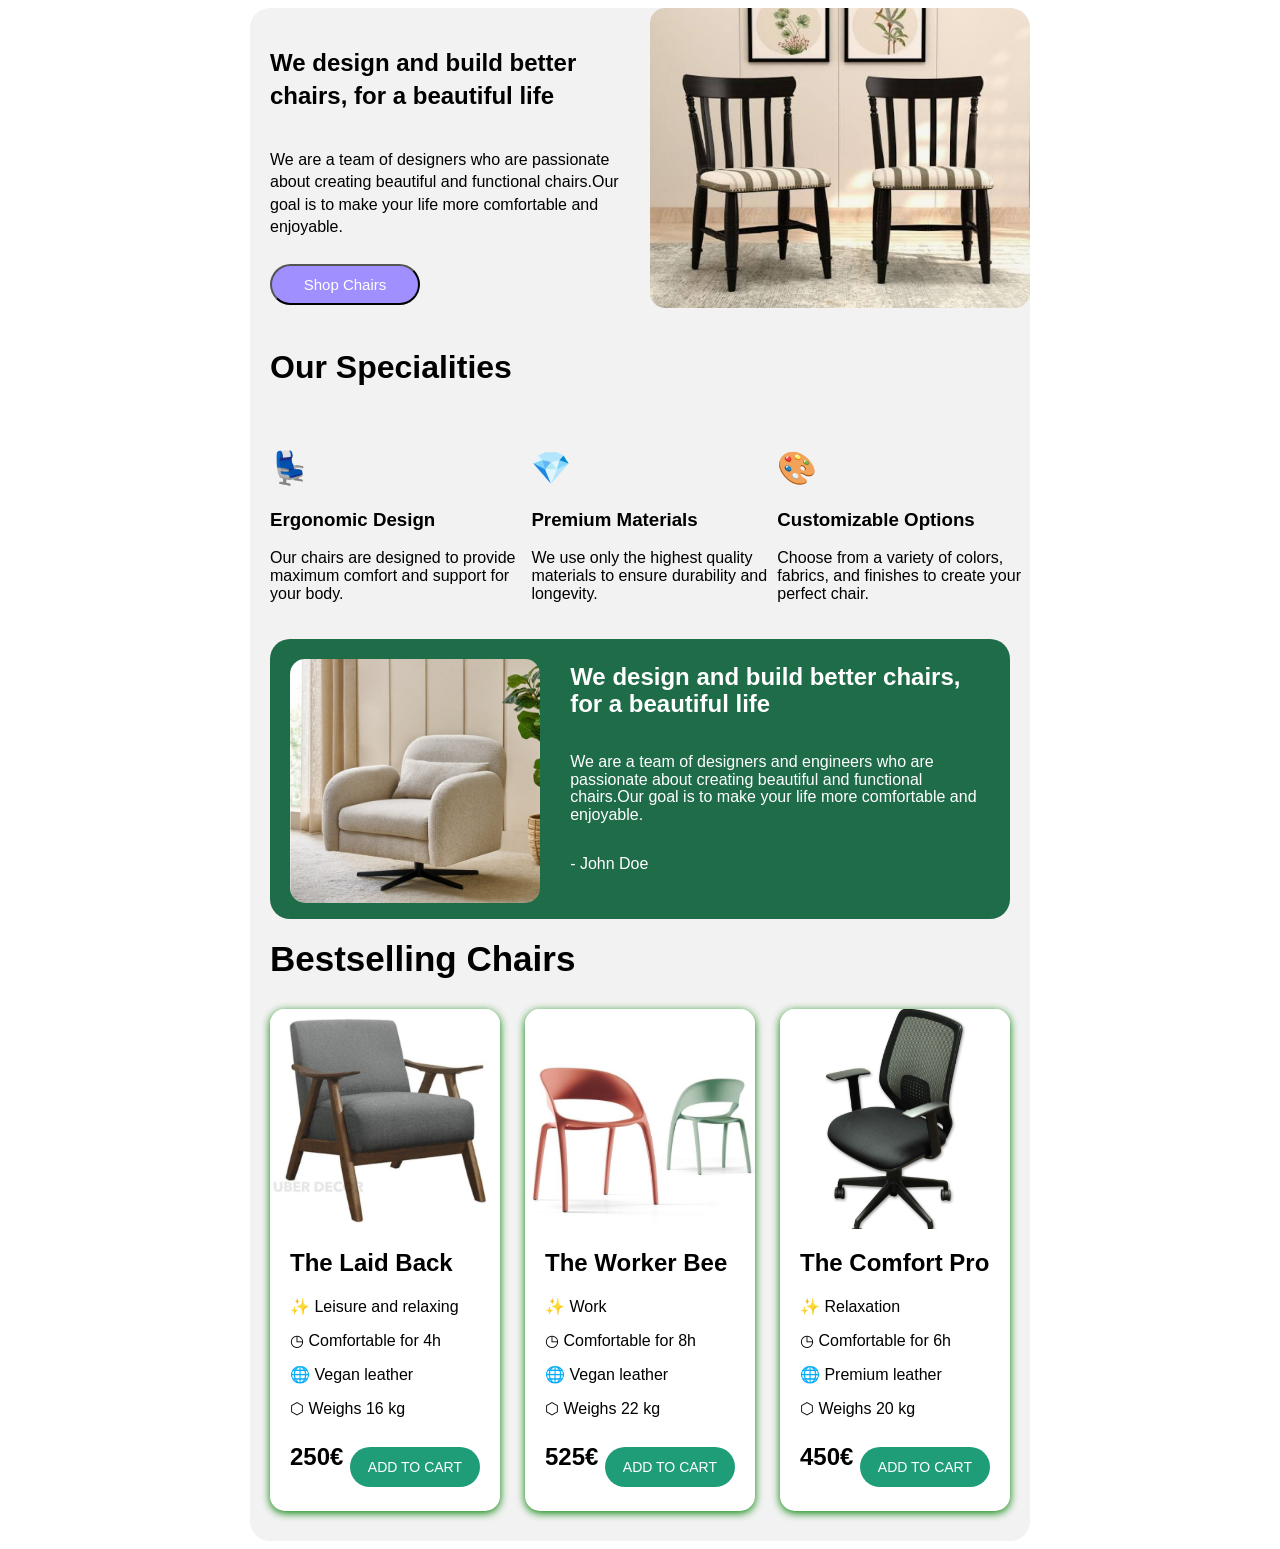
==== index.html @ 7f9700de "Rename index2.html to index.html" ====
<!DOCTYPE html>
<html lang="en">
<head>
    <meta charset="UTF-8">
    <meta name="viewport" content="width=device-width, initial-scale=1.0">
    <link rel="stylesheet" href="style.css">
    <title>Flex</title>
</head>
<body>
    <div class="container">
        <div class="shop">
            <div class="text-container">
                <h2>We design and build better chairs, for a beautiful life</h2>
                <p>We are a team of designers who are passionate about creating beautiful and functional chairs.Our goal is to make your life more comfortable and enjoyable.</p>
                <button id="shop-button">Shop Chairs</button>
            </div>
            <div class="image-container">
                <img src="chair.jpg" alt="Chair">
            </div>
        </div>
        <div class="speciality">
            <h1>Our Specialities</h1>
            <div class="items">
                <div class="speciality-item">   
                    <h1>💺</h1>
                    <h3>Ergonomic Design</h3>
                    <p>Our chairs are designed to provide maximum comfort and support for your body.</p>
                </div>
                <div class="speciality-item">
                    <h1>💎</h1>
                    <h3>Premium Materials</h3>
                    <p>We use only the highest quality materials to ensure durability and longevity.</p>
                </div>
                <div class="speciality-item">
                    <h1>🎨</h1>
                    <h3>Customizable Options</h3>
                    <p>Choose from a variety of colors, fabrics, and finishes to create your perfect chair.</p>
                </div>
            </div>
        </div>
        <div class="container2">
            <div class="image-container2">
                <img src="chair 4.png" alt="Chair">
            </div>
            <div class="text-container2">
                <h2>We design and build better chairs, for a beautiful life</h2>
                <p>We are a team of designers and engineers who are passionate about creating beautiful and functional chairs.Our goal is to make your life more comfortable and enjoyable.</p>
                <p>- John Doe</p>
            </div>
        </div>
        <div class="bestsellers">
    <h1>Bestselling Chairs</h1>
    <div class="chair-items">
        <div class="chair-card">
            <div class="chair-image">
                <img src="chair 1.png" alt="The Laid Back">
            </div>
            <div class="chair-details">
                <h2>The Laid Back</h2>
                <p>✨ Leisure and relaxing</p>
                <p>◷ Comfortable for 4h</p>
                <p>🌐 Vegan leather</p>
                <p>⬡ Weighs 16 kg</p>
                <div class="price-button">
                    <h2>250€</h2>
                    <button>ADD TO CART</button>
                </div>
            </div>
        </div>
        <div class="chair-card">
            <div class="chair-image">
                <img src="chair 2.png" alt="The Worker Bee">
            </div>
            <div class="chair-details">
                <h2>The Worker Bee</h2>
                <p>✨ Work</p>
                <p>◷ Comfortable for 8h</p>
                <p>🌐 Vegan leather</p>
                <p>⬡ Weighs 22 kg</p>
                <div class="price-button">
                    <h2>525€</h2>
                    <button>ADD TO CART</button>
                </div>
            </div>
        </div>
        <div class="chair-card">
            <div class="chair-image">
                <img src="chair 3.png" alt="The Comfort Pro">
            </div>
            <div class="chair-details">
                <h2>The Comfort Pro</h2>
                <p>✨ Relaxation</p>
                <p>◷ Comfortable for 6h</p>
                <p>🌐 Premium leather</p>
                <p>⬡ Weighs 20 kg</p>
                <div class="price-button">
                    <h2>450€</h2>
                    <button>ADD TO CART</button>
                </div>
            </div>
        </div>
    </div>
</div>
</div>
</body>
</html>
---- style.css ----
body {
    display:flex;
    justify-content:center;
    font-family:Arial,sans-serif;
}

.container {
    background-color:#f2f2f2;
    display:flex;
    flex-direction:column;
    width:780px;
    gap:20px;
    border-radius:20px;
    overflow:hidden;
}

.text-container {
    display:flex;
    flex-direction:column;
    line-height:1.4;
    margin-top:15px;
    margin-left:20px;
    justify-content:center;
    width:100%;
}

.image-container {
    width: 100%;
    height: 300px;
}

.image-container img {
    width: 100%;
    height: 100%;
    border-radius: 15px;
}

#shop-button {
    background-color: #9f8fff;
    color: white;
    padding: 10px 20px;
    width: 150px;
    border-radius: 25px;
    cursor: pointer;
    font-size: 15px;
    margin-top: 10px;
}

.shop {
    display: flex;
    flex-direction: row;
}

.speciality {
    display: flex;
    flex-direction: column;
    margin-left: 20px;
    margin-top: 0px;
}

.items {
    display: flex;
    flex-direction: row;
    gap: 10px;
    margin-top: 20px;
}

.container2 {
    background-color: #1f6c49;
    display: flex;
    flex-direction: row;
    margin-left: 20px;
    margin-right: 20px;
    margin-bottom: 0px;
    gap: 3%;
    border-radius: 20px;
}

.text-container2 {
    color: white;
    display: flex;
    flex-direction: column;
    line-height: 1.1;
    margin-top: 5px;
    margin-right: 20px;
}

.image-container2 {
    width: 800px;
    height: 280px;
}

.image-container2 img {
    width: 90%;
    height: 87%;
    margin-top: 20px;
    margin-left: 20px;
    border-radius: 15px;
}

.bestsellers {
    margin: 0 20px 30px 20px;
}

.bestsellers > h1 {
    font-size: 35px;
    margin-top: 0;
    margin-bottom: 30px;
}

.chair-items {
    display: flex;
    flex-direction: row;
    gap: 25px;
    width: 100%;
}

.chair-card {
    background-color: white;
    flex: 1;
    min-width: 0;
    border-radius: 15px;
    overflow: hidden;
    box-shadow: 0 2px 8px green;
}

.chair-image {
    width: 100%;
    height: 220px;

}

.chair-image img {
    width: 100%;
    height: 100%;
    object-fit: cover;
}

.chair-details {
    padding: 20px;
}

.chair-details h2 {
    margin-top: 0;
    margin-bottom: 20px;
}

.chair-details p {
    font-size: 16px;
    margin: 15px 0;
}

.price-button {
    display: flex;
    align-items: center;
    justify-content: space-between;
    margin-top: 25px;
}

.price-button h3 {
    margin: 0;
}

.price-button button {
    background-color: #1f9d78;
    color: white;
    border: none;
    padding: 12px 18px;
    border-radius: 20px;
    cursor: pointer;
    font-size: 14px;
}

.price-button button:hover {
    background-color: #176f55;
}
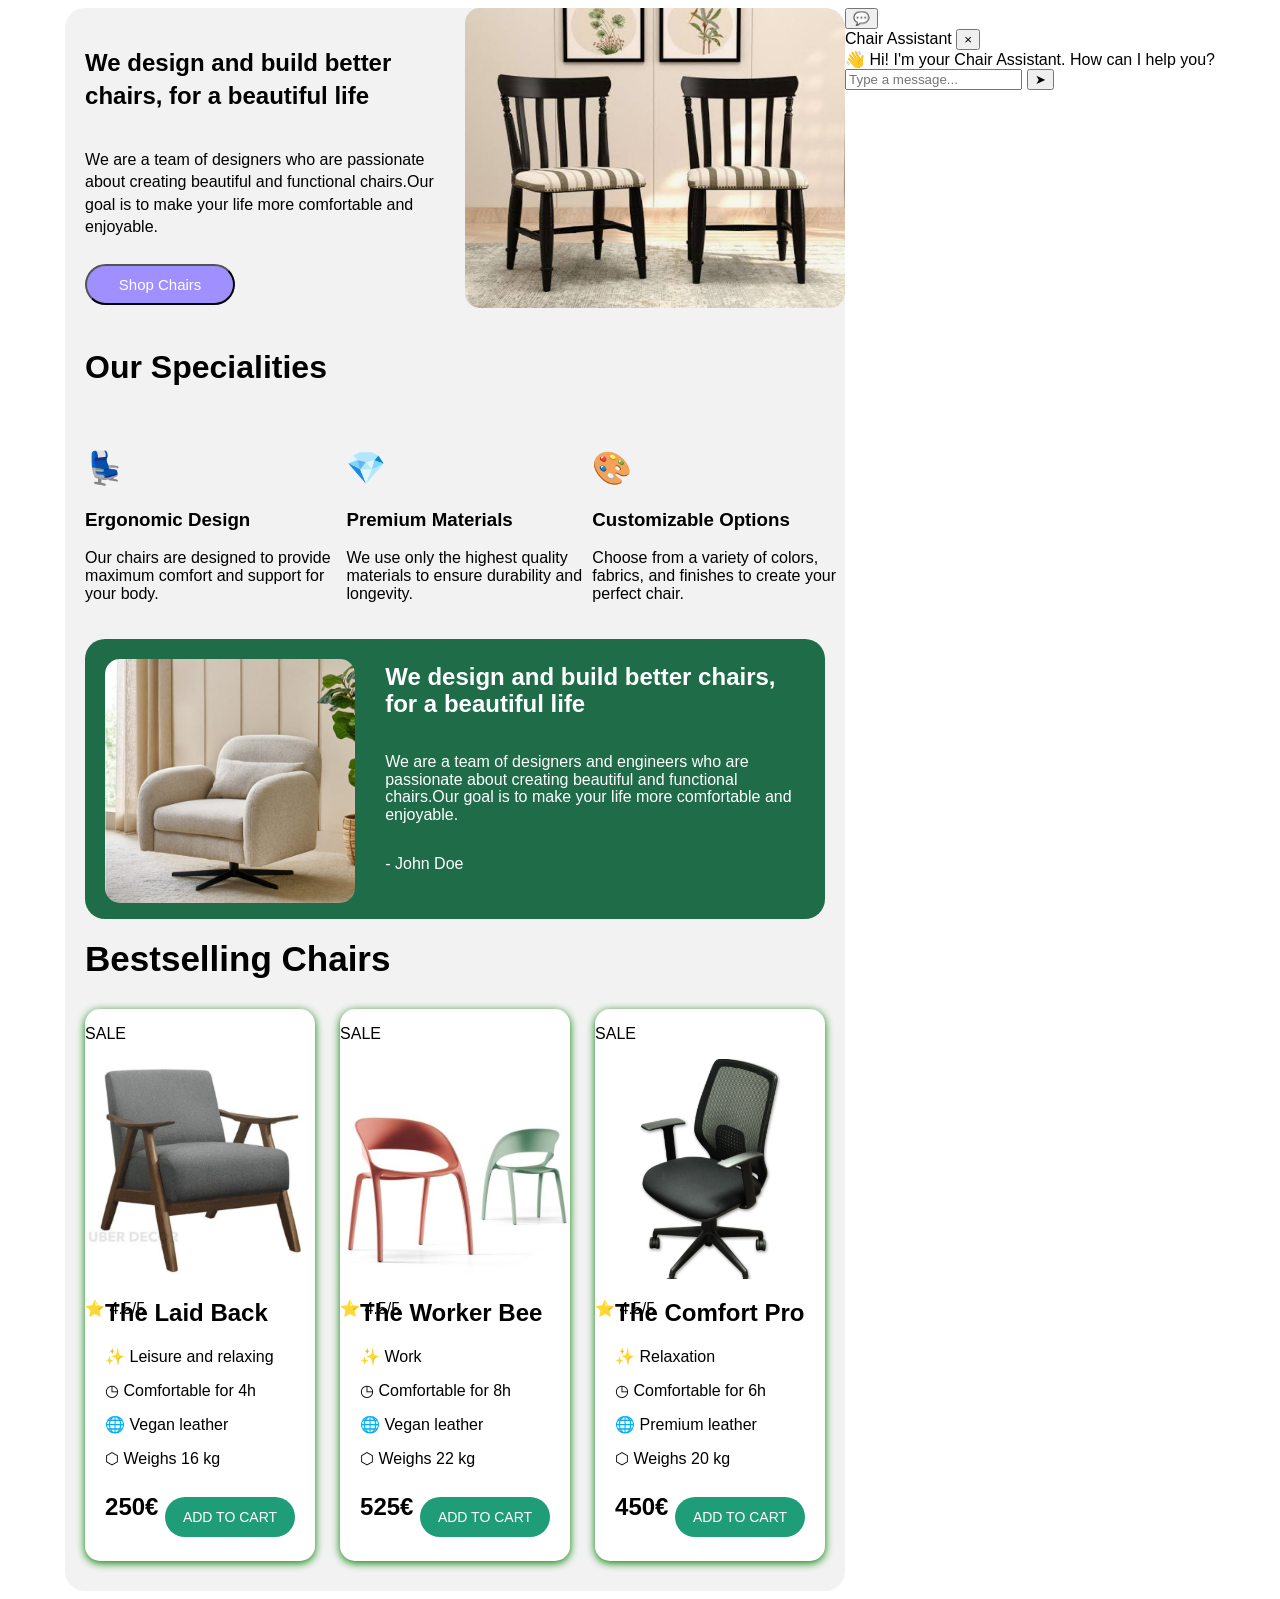
==== commit a18e761a: "Update index.html" ====
--- a/index.html
+++ b/index.html
@@ -52,8 +52,10 @@
     <h1>Bestselling Chairs</h1>
     <div class="chair-items">
         <div class="chair-card">
+             <p class="sale">SALE</p>
             <div class="chair-image">
                 <img src="chair 1.png" alt="The Laid Back">
+                <p class="rating">⭐ 4.5/5</p>
             </div>
             <div class="chair-details">
                 <h2>The Laid Back</h2>
@@ -68,8 +70,10 @@
             </div>
         </div>
         <div class="chair-card">
+             <p class="sale">SALE</p>
             <div class="chair-image">
                 <img src="chair 2.png" alt="The Worker Bee">
+                <p class="rating">⭐ 4.5/5</p>
             </div>
             <div class="chair-details">
                 <h2>The Worker Bee</h2>
@@ -84,8 +88,10 @@
             </div>
         </div>
         <div class="chair-card">
+             <p class="sale">SALE</p>
             <div class="chair-image">
                 <img src="chair 3.png" alt="The Comfort Pro">
+                <p class="rating">⭐ 4.5/5</p>
             </div>
             <div class="chair-details">
                 <h2>The Comfort Pro</h2>
@@ -102,5 +108,66 @@
     </div>
 </div>
 </div>
+<div id="chatbot">
+    <button id="chatbot-button">💬</button>
+    <div id="chatbot-box">
+        <div class="chatbot-header">
+            <span>Chair Assistant</span>
+            <button id="close-chat">×</button>
+        </div>
+        <div id="chat-messages">
+            <div class="bot-message">
+                👋 Hi! I'm your Chair Assistant. How can I help you?
+            </div>
+        </div>
+        <div class="chatbot-input">
+            <input type="text" id="chat-input" placeholder="Type a message...">
+            <button id="send-message">➤</button>
+        </div>
+    </div>
+</div>
+
+<script>
+    const chatbotButton = document.getElementById("chatbot-button");
+    const chatbotBox = document.getElementById("chatbot-box");
+    const closeChat = document.getElementById("close-chat");
+    const sendMessage = document.getElementById("send-message");
+    const chatInput = document.getElementById("chat-input");
+    const chatMessages = document.getElementById("chat-messages");
+
+    chatbotButton.onclick = () => {
+        chatbotBox.style.display = "flex";
+        chatbotButton.style.display = "none";
+    };
+
+    closeChat.onclick = () => {
+        chatbotBox.style.display = "none";
+        chatbotButton.style.display = "flex";
+    };
+
+    function sendChat() {
+        const message = chatInput.value.trim();
+        if (message === "") return;
+        const userMessage = document.createElement("div");
+        userMessage.className = "user-message";
+        userMessage.textContent = message;
+        chatMessages.appendChild(userMessage);
+        chatInput.value = "";
+        setTimeout(() => {
+            const botMessage = document.createElement("div");
+            botMessage.className = "bot-message";
+            botMessage.textContent =
+                "Thanks for your message! I can help you choose the perfect chair.";
+            chatMessages.appendChild(botMessage);
+            chatMessages.scrollTop = chatMessages.scrollHeight;
+        }, 500);
+    }
+    sendMessage.onclick = sendChat;
+    chatInput.addEventListener("keypress", function(event) {
+        if (event.key === "Enter") {
+            sendChat();
+        }
+    });
+</script>
 </body>
 </html>
